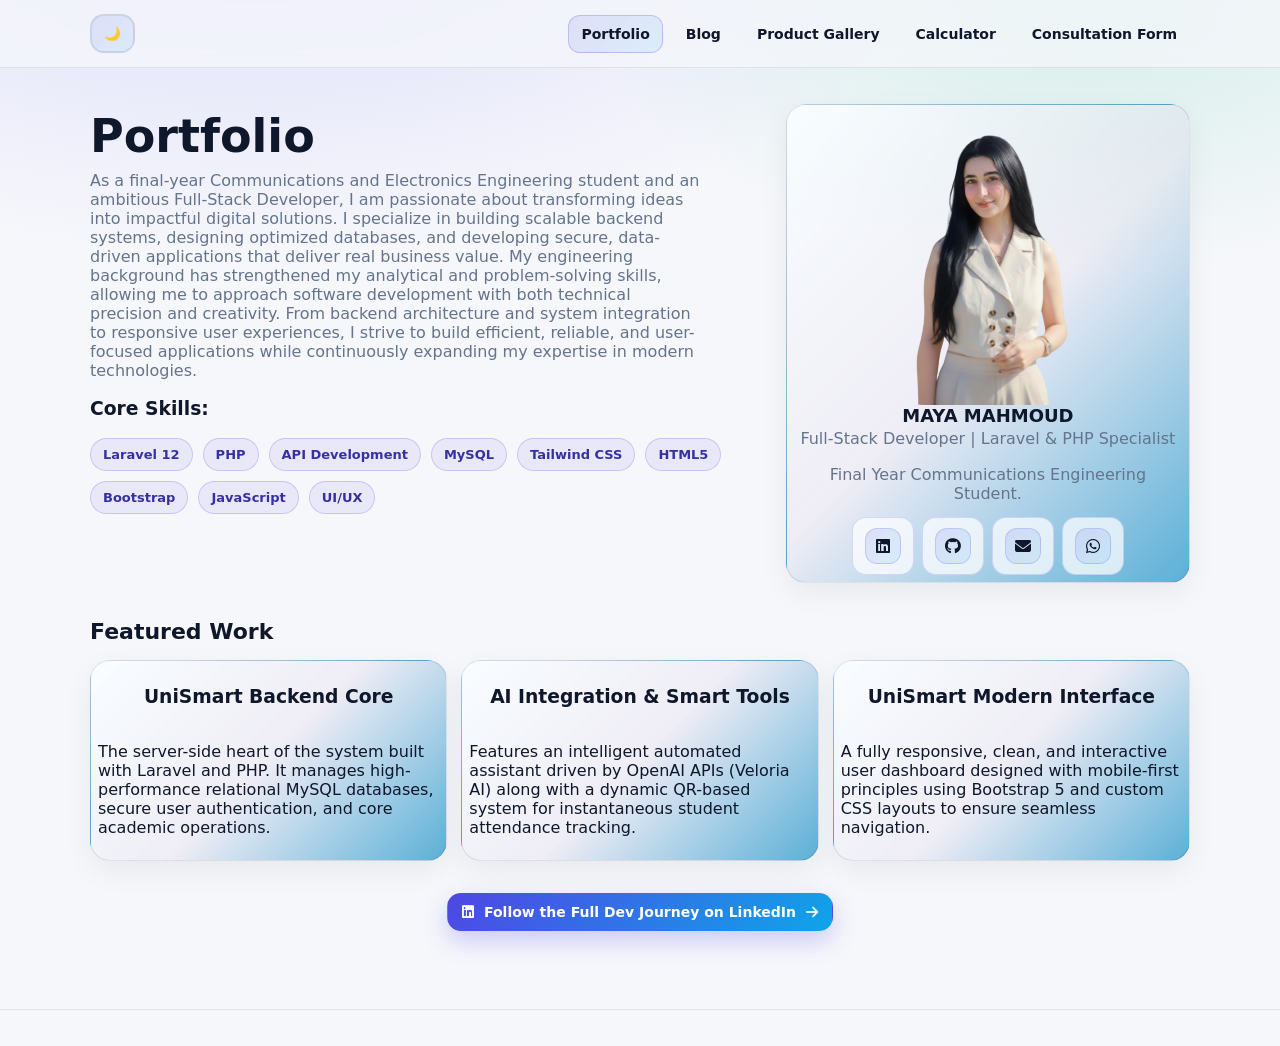
==== index.html @ 601350b0 "first" ====
<!doctype html>
<html lang="en">
<head>
  <meta charset="utf-8" />
  <meta name="viewport" content="width=device-width, initial-scale=1" />
  <title>Portfolio</title>
  <meta name="description" content="Portfolio landing page with navigation to Blog, Product Gallery, Calculator, and Consultation Form." />
  <link rel="stylesheet" href="style.css" />
  <link rel="stylesheet" href="https://cdnjs.cloudflare.com/ajax/libs/font-awesome/6.4.0/css/all.min.css">
</head>
<body>
  <a class="skip-link" href="#main">Skip to content</a>
  <header class="site-header">
    
      <div class="container header-inner">


      <button class="theme-toggle" type="button" aria-label="Toggle dark mode" title="Toggle dark mode">

        <span class="theme-icon" aria-hidden="true">🌙</span>
      </button>

      <nav class="nav" aria-label="Primary">
        <button class="nav-toggle" type="button" aria-expanded="false" aria-controls="nav-menu" aria-label="Toggle navigation">
          <span class="bar"></span>
          <span class="bar"></span>
          <span class="bar"></span>
        </button>

        <div class="nav-menu" id="nav-menu">
          <a class="nav-link active" href="index.html">Portfolio</a>
          <a class="nav-link" href="blog.html">Blog</a>
          <a class="nav-link" href="shop.html">Product Gallery</a>
          <a class="nav-link" href="calculator.html">Calculator</a>
          <a class="nav-link" href="contact.html">Consultation Form</a>
        </div>
      </nav>
    </div>
  </header>

  <main id="main" class="page">
    <section class="hero">
      <div class="container hero-grid">

        <div class="hero-copy">
          <h1>Portfolio</h1>
          <p class="lead">As a final-year Communications and Electronics Engineering student and an ambitious Full-Stack Developer, I am passionate about transforming ideas into impactful digital solutions. I specialize in building scalable backend systems, designing optimized databases, and developing secure, data-driven applications that deliver real business value.

My engineering background has strengthened my analytical and problem-solving skills, allowing me to approach software development with both technical precision and creativity. From backend architecture and system integration to responsive user experiences, I strive to build efficient, reliable, and user-focused applications while continuously expanding my expertise in modern technologies.</p>
          <h3>Core Skills:</h3>
          <div class="hero-badges" aria-label="Highlights">

            <span class="pill">Laravel 12</span>
             <span class="pill">PHP</span>
             <span class="pill"> API Development</span>
              <span class="pill">MySQL</span>
               <span class="pill">Tailwind CSS</span>
               <span class="pill"> HTML5</span>
                <span class="pill">Bootstrap</span>
            <span class="pill"> JavaScript</span>
          
            <span class="pill"> UI/UX</span>
          </div>
          

        </div>

        <div class=" work-card hero-card" role="group" aria-label="Profile card" >
          <div class="">
    <img src="images/image1.png" alt="Maya Mahmoud" class="rounded-circle" style="border-radius: 20%; width: 55%; height: 55%; object-fit: cover;">
</div>
          <h2 class="card-title">MAYA MAHMOUD</h2>
          <p class="card-text">Full-Stack Developer | Laravel & PHP Specialist</p>
           <p class="card-text">Final Year Communications Engineering Student.</p>
          <div class="card-actions">
            <a class="social-link" href="https://www.linkedin.com/in/maya-mahmoud-65255832b" target="_blank" rel="noopener" aria-label="LinkedIn" title="LinkedIn">
              <span class="social-icon" aria-hidden="true"><i class="fab fa-linkedin"></i></span>
            </a>
            <a class="social-link" href="https://github.com/Maya-Mahmoud"aria-label="GitHub" title="GitHub" >
              <span class="social-icon" aria-hidden="true"><i class="fab fa-github"></i></span>
            </a>
           <a class="social-link" href="mailto:mahmouodmaya685@gmail.com" onclick="if(!/Android|iPhone|iPad/i.test(navigator.userAgent)) { window.open('https://mail.google.com/mail/?view=cm&fs=1&to=mahmouodmaya685@gmail.com', '_blank'); return false; }" rel="noopener" aria-label="Email" title="Email">
           <span class="social-icon" aria-hidden="true"><i class="fas fa-envelope"></i></span>
            </a>
            <a class="social-link" href="https://wa.me/+963980143058" target="_blank" rel="noopener" aria-label="WhatsApp" title="WhatsApp">
    <span class="social-icon" aria-hidden="true"><i class="fab fa-whatsapp"></i></span>

</a>
          </div>
        </div>
      </div>
    </section>



    <section class="container section">
      <h2 class="section-title">Featured Work</h2>
      <div class="cards">
        <article class="work-card">
          <h3>UniSmart Backend Core</h3>
          <p>The server-side heart of the system built with Laravel and PHP. It manages high-performance relational MySQL databases, secure user authentication, and core academic operations.</p>
        </article>
        <article class="work-card">
          <h3>AI Integration & Smart Tools</h3>
          <p>Features an intelligent automated assistant driven by OpenAI APIs (Veloria AI) along with a dynamic QR-based system for instantaneous student attendance tracking.</p>
        
        </article>
        <article class="work-card">
          <h3>UniSmart Modern Interface</h3>
          <p>A fully responsive, clean, and interactive user dashboard designed with mobile-first principles using Bootstrap 5 and custom CSS layouts to ensure seamless navigation.</p>

        </article>
      </div>
    <div style="display: flex; justify-content: center; width: 100%; margin-top: 2rem; margin-bottom: 3rem;">
      <a href="https://www.linkedin.com/search/results/content/?keywords=unismart&origin=FACETED_SEARCH&postedBy=%5B%22me%22%5D" target="_blank" class="btn btn-primary px-4 py-2 rounded-pill shadow-sm fw-semibold">
          <i class="fab fa-linkedin me-2"></i> Follow the Full Dev Journey on LinkedIn <i class="fas fa-arrow-right ms-2"></i>
      </a>
  </div>
    </section>
  </main>
  <footer class="site-footer">
    
  </footer>
  <script>
    // Theme toggle (dark mode) - saved in localStorage and applied across pages
    (function () {
      const saved = localStorage.getItem('theme');
      if (saved === 'dark') document.documentElement.classList.add('theme-dark');

      const btn = document.querySelector('.theme-toggle');
      if (!btn) return;

      btn.addEventListener('click', () => {
        const isDark = document.documentElement.classList.toggle('theme-dark');
        localStorage.setItem('theme', isDark ? 'dark' : 'light');

        const icon = btn.querySelector('.theme-icon');
        if (icon) icon.textContent = isDark ? '☀️' : '🌙';
      });

      const icon = btn.querySelector('.theme-icon');
      if (icon) icon.textContent = document.documentElement.classList.contains('theme-dark') ? '☀️' : '🌙';
    })();

    // Navbar toggle (shared across pages)


    (function () {

      const toggle = document.querySelector('.nav-toggle');
      const menu = document.querySelector('#nav-menu');
      if (!toggle || !menu) return;
      toggle.addEventListener('click', () => {
        const expanded = toggle.getAttribute('aria-expanded') === 'true';
        toggle.setAttribute('aria-expanded', String(!expanded));
        menu.classList.toggle('open');

      });

      // Close menu when clicking a link

      menu.addEventListener('click', (e) => {

        const target = e.target;
        if (target && target.matches('a.nav-link')) {
          menu.classList.remove('open');
          toggle.setAttribute('aria-expanded', 'false');

        }

      });

      const year = document.getElementById('year');
      if (year) year.textContent = String(new Date().getFullYear());

    })();

  </script>
</body>
</html>
---- style.css ----
/* Base / Reset */
* { box-sizing: boder-box; }
html { scroll-behavior: smooth; }

/* Fix form input spacing so fields inside .field/ .grid-2 don't overlap */
.field { margin: 0; }
.field > .label { display: flex; flex-direction: column; gap: 8px; }
.field input,
.field select,
.field textarea { display: block; margin-top: 0; }


body {
  margin: 0;
  font-family: ui-sans-serif, system-ui, -apple-system, Segoe UI, Roboto, Arial, "Noto Sans", "Helvetica Neue", sans-serif;
  color: var(--text);
  background: radial-gradient(1200px 600px at 20% -10%, rgba(99,102,241,0.18), transparent 60%),
              radial-gradient(900px 500px at 85% 0%, rgba(16,185,129,0.14), transparent 55%),
              var(--page-bg);
}


img { max-width: 100%; display: block; }

:root {
  --bg: #f6f7fb;
  --card: rgba(255,255,255,0.86);
  --card-strong: #ffffff;
  --text: #0f172a;
  --muted: #64748b;
  --primary: #4f46e5;
  --primary-2: #22c55e;
  --accent: #0ea5e9;
  --ring: rgba(79,70,229,0.35);
  --shadow: 0 20px 50px rgba(2,6,23,0.12);
  --border: rgba(2,6,23,0.08);

  --page-bg: #f6f7fb;
}

html.theme-dark {
  --bg: #0b1220;
  --page-bg: #0b1220;
  --card: rgba(21, 68, 45, 0.229);
  --card-strong: #cbd0d9;
  --text: #99a2a2;
  --muted: #9ca3af;
  --ring: rgba(96,165,250,0.40);
  --shadow: 0 20px 50px rgba(0,0,0,0.45);
  --border: rgba(255,255,255,0.10);

  color-scheme: dark;
}


.container {
  width: min(1100px, 92vw);
  margin: 0 auto;
}

/* Theme toggle */
.theme-toggle {
  border: 2px solid var(--border);
 background: linear-gradient(135deg, rgba(79,70,229,0.12), rgba(14,165,233,0.10));
  border-radius: 14px;
  padding: 10px 12px;
  cursor: pointer;
  display: inline-flex;
  align-items: center;
  justify-content: center;
  transition: transform 120ms ease, background 180ms ease, border-color 180ms ease;
}

.theme-toggle:hover {
  transform: translateY(-1px);
  border-color: rgba(79,70,229,0.25);
  background: rgba(255,255,255,0.85);
}

html.theme-dark .theme-toggle {
  background: rgba(17,24,39,0.55);
}

html.theme-dark .site-header {
  background: rgba(11,18,32,0.72);
  border-bottom-color: var(--border);
}

html.theme-dark .nav-toggle {
  background: rgba(76, 101, 156, 0.6);
  border-color: var(--border);
}

html.theme-dark .nav-menu {
  background: rgba(9, 29, 70, 0.92);
  border-color: var(--border);
}

html.theme-dark .nav-link {
  color: var(--text);
}

html.theme-dark .nav-link:hover {
  background: rgba(96,165,250,0.10);
  border-color: rgba(96,165,250,0.22);
}

html.theme-dark .nav-link.active {
  background: linear-gradient(135deg, rgba(96,165,250,0.18), rgba(52,211,153,0.08));
  border-color: rgba(96,165,250,0.25);
}

html.theme-dark .hero-card,
html.theme-dark .work-card,
html.theme-dark .post-card,
html.theme-dark .product,
html.theme-dark .calc-card,
html.theme-dark .form-card {
  background: var(--card);
  border-color: var(--border);
}

html.theme-dark .lead,
html.theme-dark .muted,
html.theme-dark .card-text,
html.theme-dark .calc-expression,
html.theme-dark .status {
  color: var(--muted) !important;
}

/* Skip link */
.skip-link {

  position: absolute;
  left: -999px;
  top: 10px;
  padding: 10px 14px;
  background: #111827;
  color: #fff;
  border-radius: 10px;
  z-index: 9999;
}
.skip-link:focus { left: 12px; }

/* Header / Navbar */
.site-header {
  position: sticky;
  top: 0;
  z-index: 1000;
  backdrop-filter: blur(10px);
  background: rgba(246, 247, 251, 0.72);
  border-bottom: 1px solid var(--border);
}

.header-inner {
  display: flex;
  align-items: center;
  justify-content: space-between;
  gap: 18px;
  padding: 14px 0;
}



.nav {
  position: relative;
}

.nav-toggle {
  display: none;
  border: 1px solid var(--border);
  background: rgba(255,255,255,0.7);
  border-radius: 12px;
  padding: 10px 12px;
  cursor: pointer;
}

.nav-toggle:focus {
  outline: 3px solid var(--ring);
  outline-offset: 2px;
}

.nav-toggle .bar {
  display: block;
  width: 22px;
  height: 2px;
  margin: 4px 0;
  background: #111827;
  border-radius: 2px;
}

.nav-menu {
  display: flex;
  align-items: center;
  gap: 10px;
}

.nav-link {
  text-decoration: none;
  color: #0f172a;
  font-weight: 600;
  font-size: 14px;
  padding: 10px 12px;
  border-radius: 12px;
  border: 1px solid transparent;
  transition: transform 120ms ease, background 180ms ease, border-color 180ms ease;
}

.nav-link:hover {
  background: rgba(79,70,229,0.06);
  border-color: rgba(79,70,229,0.18);
  transform: translateY(-1px);
}

.nav-link.active {
  background: linear-gradient(135deg, rgba(79,70,229,0.12), rgba(14,165,233,0.10));
  border-color: rgba(79,70,229,0.25);
}

/* Mobile nav */
@media (max-width: 720px) {
  .nav-toggle { display: inline-flex; }
  .nav-menu {
    position: absolute;
    right: 0;
    top: calc(100% + 10px);
    width: min(290px, 86vw);
    background: rgba(255,255,255,0.92);
    border: 1px solid var(--border);
    border-radius: 16px;
    padding: 12px;
    display: grid;
    gap: 6px;
    box-shadow: var(--shadow);
    transform-origin: top right;
    opacity: 0;
    pointer-events: none;
    transform: scale(0.98);
    transition: opacity 160ms ease, transform 160ms ease;
  }
  .nav-menu.open {
    opacity: 1;
    pointer-events: auto;
    transform: scale(1);
  }
}

/* Page layout */
.page { padding-bottom: 4px; }

.hero {
 
  padding: 36px 0 10px;
}

.hero-grid {
  display: grid;
  grid-template-columns: 1.25fr 0.75fr;
  gap: 22px;
  align-items: center;
}

@media (max-width: 900px) {
  .hero-grid { grid-template-columns: 1fr; }
}

.hero-copy h1 {
margin: -60px 0 0 0;
 padding: 0;
  font-size: clamp(30px, 4vw, 46px);
  line-height: 1;
}

.lead {
  margin: 12px 0 0;
  color: var(--muted);
  font-size: 16px;
  max-width: 60ch;
}

.hero-badges {
  margin-top: 18px;
  display: flex;
  flex-wrap: wrap;
  gap: 10px;
}

.pill {
  padding: 8px 12px;
  border-radius: 999px;
  border: 1px solid rgba(79,70,229,0.22);
  background: rgba(79,70,229,0.08);
  font-weight: 700;
  color: #3730a3;
  font-size: 13px;
}
html.theme-dark .pill {
  padding: 8px 12px;
  border-radius: 999px;
  border: 1px solid rgba(79,70,229,0.22);
  background: rgba(32, 83, 51, 0.164);
  font-weight: 700;
  color: #164228;
  font-size: 13px;
}

.hero-card {
  background: var(--card);
  border: 1px solid var(--border);
  border-radius: 20px;
  padding: 18px;
  box-shadow: 0 12px 40px rgba(2,6,23,0.08);
    display: flex;
    flex-direction: column;
    align-items: center;
    text-align: center;
}
.hero-card img {
    display: block;
    margin-left: auto;
    margin-right: auto;
}

.avatar {
  width: 56px;
  height: 56px;
  border-radius: 18px;
  display: grid;
  place-items: center;
  font-weight: 900;
  background: linear-gradient(135deg, rgba(79,70,229,0.16), rgba(14,165,233,0.14));
  border: 1px solid rgba(79,70,229,0.25);
  margin-bottom: 12px;
}

.card-title { margin: 0; font-size: 18px; }
.card-text { margin: 3px 0 14px; color: var(--muted); }
.card-actions { display: flex; gap: 8px; flex-wrap: wrap; justify-content: center;
    align-items: center;}

/* Common sections */
.section { padding: 26px 0; }

.section-title {
  margin: 0 0 16px;
  font-size: 22px;
}

.page-heading {
  padding: 26px 0 10px;
}

.page-heading h1 {
  margin: 0;
  font-size: clamp(28px, 3.2vw, 38px);
}

.page-heading .lead { margin-top: 10px; }

.cards {
  display: grid;
  grid-template-columns: repeat(3, 1fr);
  gap: 14px;
}

@media (max-width: 980px) { .cards { grid-template-columns: repeat(2, 1fr); } }
@media (max-width: 620px) { .cards { grid-template-columns: 1fr; } }

.work-card,
.post-card,
.product {
  background: linear-gradient(
        135deg,
        #f8fdff,
        #a987c116,
        #3fa2d0d7
    );
  border: 1px solid rgba(2,6,23,0.10);
  border-radius: 20px;
  padding:7px;
  box-shadow:
    0 10px 30px rgba(2,6,23,0.06),
    0 0 0 0 rgba(79,70,229,0.0);
  transition: transform 180ms ease, box-shadow 180ms ease, border-color 180ms ease, background 180ms ease;
  position: relative;
  overflow: hidden;
  display: flex;
  flex-direction: column;
  justify-content: center;
  align-items: center;
  flex-wrap: wrap;
}

.work-card::before,
.post-card::before,
.product::before {
  content: "";
  
  position: absolute;
  inset: -1px;
  background:
    radial-gradient(500px 120px at 20% 0%, rgba(79,70,229,0.22), transparent 55%),
    radial-gradient(420px 110px at 80% 0%, rgba(14,165,233,0.18), transparent 55%);
  opacity: 0;
  transition: opacity 180ms ease;
  pointer-events: none;
  display: flex;
  flex-direction: column;
  justify-content: center;
  align-items: center;
  flex-wrap: wrap;
}

.work-card::after,
.post-card::after,
.product::after {
  content: "";
  position: absolute;
  left: 12px;
  right: 12px;
  bottom: 10px;
  height: 6px;
  border-radius: 999px;
  background: linear-gradient(90deg, rgba(79,70,229,0.0), rgba(79,70,229,0.22), rgba(14,165,233,0.20), rgba(79,70,229,0.0));
  transform: translateY(12px);
  opacity: 0;
  transition: opacity 180ms ease, transform 180ms ease;
  pointer-events: none;
  display: flex;
  flex-direction: column;
  justify-content: center;
  align-items: center;
  flex-wrap: wrap;
}


.work-card:hover,
.post-card:hover,
.product:hover {
  transform: translateY(-6px);
  box-shadow: 0 22px 60px rgba(2,6,23,0.14);
  border-color: rgba(79,70,229,0.22);
  background:  linear-gradient(
        135deg,
       #3fa2d0, 
       #440a6d1e,
       #f8fdff );
}

.work-card:focus-within,
.post-card:focus-within,
.product:focus-within {
  outline: 3px solid var(--ring);
  outline-offset: 2px;
}
.product-image-container {
  width: 100%;
  height: 150px; /* أو الارتفاع الذي يناسبك */
  display: flex;
  flex-direction: column;
  justify-content: center;
  align-items: center;
  flex-wrap: wrap;
  margin-bottom: 10px;
}

.product-img {
  max-width: 100%;
  max-height: 100%;
  object-fit: contain; /* تضمن عدم تشوه الصورة */
  border-radius: 10px;
}

.work-card::after,
.post-card::after,
.product::after {
  content: "";
  display: block;
  height: 6px;
  margin: 12px -16px -16px;
  border-bottom-left-radius: 18px;
  border-bottom-right-radius: 18px;
  background: linear-gradient(90deg, rgba(79,70,229,0.0), rgba(79,70,229,0.18), rgba(14,165,233,0.18), rgba(79,70,229,0.0));
  opacity: 0;
  transform: translateY(4px);
  transition: opacity 180ms ease, transform 180ms ease;
}

.work-card:hover::after,
.post-card:hover::after,
.product:hover::after {
  opacity: 1;
  transform: translateY(0);
}


.link { 
  display: inline-block;
  margin-top: 10px;
  color: #4338ca;
  font-weight: 700;
  text-decoration: none;
}

.link:hover { text-decoration: underline; }

/* Blog read more */
.read-more-link {
  display: inline-flex;
  align-items: center;
  gap: 3px;
  margin-top: 1px;
  font-weight: 800;
  text-decoration: none;
  color: #4338ca; /* نهاري */
  transition: color 160ms ease, transform 120ms ease, text-decoration-color 160ms ease;
}

.read-more-link:hover {
  transform: translateY(-1px);
  text-decoration: underline;
  text-underline-offset: 3px;
}

html.theme-dark .read-more-link {
  color: #34d399; /* أخضر بالليلي */
}

html.theme-dark .read-more-link:hover {
  color: #6ee7b7;
}


.muted { color: var(--muted); }

/* Buttons */
.btn {
  border-radius: 14px;
  padding: 10px 14px;
  font-weight: 800;
  font-size: 14px;
  border: 1px solid transparent;
  cursor: pointer;
  text-decoration: none;
  display: inline-flex;
  align-items: center;
  justify-content: center;
  gap: 10px;
}

/* Cart (Shop navbar dropdown) */
.cart-toggle {
  display: inline-flex;
  align-items: center;
  gap: 10px;
  padding: 10px 12px;
  border-radius: 14px;
  border: 1px solid var(--border);
  background: rgba(13, 205, 222, 0.237);
  cursor: pointer;
  position: relative;
  transition: transform 120ms ease, background 180ms ease, border-color 180ms ease;
}

.cart-toggle:hover {
  transform: translateY(-1px);
  border-color: rgba(79,70,229,0.25);
}

.cart-icon {
  font-size: 25px;
}


.cart-badge {
  min-width: 26px;
  height: 20px;
  padding: 0 8px;
  border-radius: 999px;
  background: #2563eb;
  color: #fff;
  font-weight: 900;
  font-size: 12px;
  display: inline-flex;
  align-items: center;
  justify-content: center;
}

.cart-dropdown {
  position: absolute;
  right: 0;
  top: calc(100% + 8px);
  width: min(360px, 86vw);
  margin-top: 0;

  background:linear-gradient(
        135deg,
       #3fa2d0, 
       #440a6d1e,
       #474648,
      #3fa2d0);
  border: 1px solid var(--border);
  border-radius: 16px;
  box-shadow: var(--shadow);
  padding: 12px;
  opacity: 0;
  pointer-events: none;
  transform: translateY(-6px) scale(0.98);
  transition: opacity 160ms ease, transform 160ms ease;
  z-index: 2000;
}
html.theme-dark .cart-dropdown {
  background: rgba(11,18,32,0.94);
}


.cart-dropdown.open {
  opacity: 1;
  pointer-events: auto;
  transform: translateY(0) scale(1);
}

.cart-dropdown-header {
  display: flex;
  align-items: center;
  justify-content: space-between;
  gap: 10px;
  margin-bottom: 10px;
}

.cart-title {
  font-weight: 950;
  font-size: 16px;
}

.cart-close {
  border: 1px solid var(--border);
  background: rgba(255,255,255,0.7);
  border-radius: 12px;
  cursor: pointer;
  padding: 8px 10px;
  font-weight: 900;
}

.cart-items {
  list-style: none;
  padding: 0;
  margin: 0;
  display: grid;
  gap: 10px;
  max-height: 280px;
  overflow: auto;
}

.cart-item {
  display: flex;
  align-items: center;
  justify-content: space-between;
  gap: 12px;
  padding: 10px 12px;
  border-radius: 14px;
  border: 1px solid rgba(2,6,23,0.10);
  background: rgba(255,255,255,0.85);
}

.cart-item-main {
  display: flex;
  align-items: center;
  gap: 12px;
}

.cart-item-actions {
  display: inline-flex;
  align-items: center;
  gap: 10px;
}

.cart-item-name {
  font-weight: 900;
}


.cart-item-thumb {
  width: 36px;
  height: 36px;
  border-radius: 14px;
  overflow: hidden;
  background: rgba(79,70,229,0.08);
  border: 1px solid rgba(79,70,229,0.18);
}

.cart-item-thumb img {
  width: 100%;
  height: 100%;
  object-fit: cover;
  display: block;
}

html.theme-dark .cart-item-thumb {
  background: rgba(96,165,250,0.10);
  border-color: rgba(96,165,250,0.22);
}


.cart-item-price {
  color: var(--muted);
  font-weight: 800;
  font-size: 13px;
  margin-top: 1px;
}

.cart-item-qty {
  font-weight: 950;
  background: rgba(37,99,235,0.10);
  border: 1px solid rgba(37,99,235,0.25);
  color: #1d4ed8;
  padding: 8px 10px;
  border-radius: 999px;
  white-space: nowrap;
}

.cart-item-remove {
  border: 0;
  background: transparent;
  color: #dc2626;
  cursor: pointer;
  width: 34px;
  height: 34px;
  display: grid;
  place-items: center;
  font-size: 16px;
  line-height: 1;
  transition: transform 120ms ease, filter 180ms ease;
}

.cart-item-remove:hover {
  transform: translateY(-1px);
  filter: brightness(1.05);
}

html.theme-dark .cart-item-remove {
  color: #fca5a5;
}



.cart-item-actions { display: inline-flex; align-items: center; gap: 10px; }

.cart-empty {
  text-align: center;
  color: var(--muted);
  font-weight: 800;
  padding: 14px 0;
}

html.theme-dark .cart-dropdown {
  background: rgba(11,18,32,0.94);
}
html.theme-dark .cart-item {
  background: rgba(255,255,255,0.06);
  border-color: rgba(255,255,255,0.10);
}
html.theme-dark .cart-close {
  background: rgba(255,255,255,0.06);
  color: var(--text);
}

/* Cart total */
.cart-total {
  border-top: 1px solid rgba(2,6,23,0.10);
  margin-top: 12px;
  padding-top: 12px;
}

.cart-total-row {
  display: flex;
  align-items: center;
  justify-content: space-between;
  gap: 12px;
}
html.theme-dark .cart-total-row{
  color: #f6f6f6;
}

.cart-total-label {
  font-weight: 950;
  color: #0b1220;
}
html.theme-dark .cart-total-label {
  color: #f6f6f6;
}
html.theme-dark .label{
color: #cbd0d9bb;
}


.cart-total-value {
  font-weight: 950;
  color: #0b1220;
}

html.theme-dark .cart-total {
  border-top-color: rgba(255,255,255,0.14);
}

html.theme-dark .cart-total-label,
html.theme-dark .cart-total-value {
  color: #f6f6f6;
}


.btn.btn-added {
  box-shadow: 0 0 0 4px rgba(37,99,235,0.18);
}


.btn-primary {
  background: linear-gradient(135deg, var(--primary), var(--accent));
  color: #fff;
  box-shadow: 0 10px 25px rgba(79,70,229,0.25);
}
html.theme-dark .btn-primary {
    background: linear-gradient(
        135deg,
        #232b27,
        #2f5d50,
        #4a7c59
    );

    color: #ffffffa2;
    box-shadow: 0 10px 25px rgba(74, 124, 89, 0.3);
    border: 1px solid rgba(255, 255, 255, 0.06);
}


.btn-primary:hover { filter: brightness(1.02); background: rgb(91, 84, 222);}

.btn-ghost {
 background: linear-gradient(135deg,var(--primary),var(--accent) );
  border-color: rgba(79,70,229,0.22);
  color: #c8c7d5;
}
html.theme-dark .btn-ghost {
    background: linear-gradient(
        135deg,
         #4a7c59,
          #232b27
       
    );

    color: #ffffffa2;
    box-shadow: 0 10px 25px rgba(58, 94, 69, 0.3);
    border: 1px solid rgba(255, 255, 255, 0.06);
}


.btn-ghost:hover { background: rgb(78, 70, 229); }

/* Product grid */
.product-grid {
  display: grid;
  grid-template-columns: repeat(3, 1fr);
  gap: 14px;
}

@media (max-width: 980px) { .product-grid { grid-template-columns: repeat(2, 1fr); } }
@media (max-width: 620px) { .product-grid { grid-template-columns: 1fr; } }

.product { padding: 16px; }
.product-thumb {
  width: 44px;
  height: 44px;
  border-radius: 16px;
  display: grid;
  place-items: center;
  border: 1px solid rgba(79,70,229,0.20);
  background: rgba(79,70,229,0.06);
  margin-bottom: 12px;
}
.price { font-weight: 900; margin: 2px 0; }

/* Calculator */
.calc-wrap { display: flex; justify-content: center; }
.calc-card {
  width: min(550px, 100vw);
  background:  linear-gradient(
        135deg,
        #f8fdff,
        #a987c116,
        #3fa2d0d7
    );

  border: 1px solid var(--border);
  border-radius: 22px;
  padding: 16px;
  box-shadow: var(--shadow);
}

.calc-screen {
  background: linear-gradient(135deg, rgba(79,70,229,0.10), rgba(14,165,233,0.08));
  border: 1px solid rgba(79,70,229,0.18);
  border-radius: 18px;
  padding: 14px;
  margin-bottom: 14px;
}

.calc-expression {
  min-height: 22px;
  font-weight: 800;
  color: rgba(15,23,42,0.7);
  font-size: 13px;
}

.calc-value {
  font-size: 34px;
  font-weight: 950;
  margin-top: 2px;
  letter-spacing: 0.5px;
}

.calc-buttons {
  display: grid;
  grid-template-columns: repeat(4, 1fr);
  gap: 10px;
}

.calc-btn {
  border-radius: 16px;
  padding: 14px 10px;
  font-size: 16px;
  font-weight: 900;
  border: 1px solid rgba(27, 122, 185, 0.979);
  background: rgba(255,255,255,0.85);
  cursor: pointer;
  transition: transform 110ms ease, background 180ms ease, border-color 180ms ease;
}

.calc-btn:hover {
  transform: translateY(-1px);
  border-color: rgba(79,70,229,0.25);
  background: rgba(79,70,229,0.06);
}
html.theme-dark .calc-btn {
  color: #b1b2b4;
  background: rgba(34, 198, 160, 0.278)
}
html.theme-dark .calc-clear {
   background: rgba(159, 48, 48, 0.132);
border-color: rgba(239,68,68,0.25);
  color: #b91c1c;
}


.calc-btn:focus { outline: 3px solid var(--ring); outline-offset: 2px; }

.calc-clear {
  grid-column: span 1;
  background: rgba(239,68,68,0.08);
  border-color: rgba(239,68,68,0.25);
  color: #b91c1c;
}

.calc-equals {
  grid-column: span 1;
  background: linear-gradient(135deg, rgba(79,70,229,0.95), rgba(34,197,94,0.85));
  color: #fff;
  border-color: rgba(0,0,0,0);
}

.calc-zero {
  grid-column: span 2;
}

.calc-hint { margin-top: 14px; text-align: center; }

/* Forms */
.form-card {
  background: rgba(255,255,255,0.86);
  border: 1px solid var(--border);
  border-radius: 22px;
  padding: 18px;
  box-shadow: 0 14px 48px rgba(2,6,23,0.10);
  position: relative;
  overflow: hidden;
}

.form-card::before {
  content: "";
  position: absolute;
  inset: -2px;
  background:
    radial-gradient(700px 220px at 15% 0%, rgba(79,70,229,0.22), transparent 55%),
    radial-gradient(560px 220px at 85% 10%, rgba(14,165,233,0.18), transparent 55%);
  opacity: 0.9;
  pointer-events: none;
}

.form-card > * {
  position: relative;
}

.page .form-card {
  margin: 0 auto;
  width: min(760px, 92vw);
}


.form { margin-top: 13px; 
}

.grid-2 {
  display: grid;
  grid-template-columns: repeat(2, 1fr);
  gap: 14px;
}

/* default: keep label + input stacked */
.grid-2 .field {
  display: flex;
  flex-direction: column;
}

/* force Contact Name + Phone to stack even on large screens */
#consultForm .grid-2:first-of-type {
  grid-template-columns: 1fr;
}


@media (max-width: 720px) {
  .grid-2 { grid-template-columns: 1fr; }
  /* force both fields to behave consistently on small screens */
  .grid-2 .field { width: 100%; }
  .grid-2 .field .label { display: flex; flex-direction: column; }
}

.field {
  display: flex;
  flex-direction: column;
  gap: 10px;
}


.label { font-weight: 800; font-size: 14px;color: #0b1220cb; }

input, select, textarea {
  width: 100%;
  padding: 13px 10px;
  border-radius: 16px;
  border: 2px solid rgba(2, 6, 23, 0.196);
  background: rgba(255,255,255,0.86);
  color: var(--text);
  font-size: 16px;
  line-height: 1.25;
  transition: border-color 160ms ease, background 160ms ease, box-shadow 160ms ease, transform 120ms ease;
}





input::placeholder, textarea::placeholder {
  color: rgba(100,116,139,0.85);
}

input:hover, select:hover, textarea:hover {
  border-color: rgba(79,70,229,0.25);
  background: rgba(255,255,255,0.97);
  transform: translateY(-1px);
}

input:focus, select:focus, textarea:focus {
  outline: none;
  border-color: rgba(96,165,250,0.55);
  box-shadow: 0 0 0 4px rgba(96,165,250,0.18);
}

textarea {
  resize: vertical;
  min-height: 120px;
}

/* Dark mode input polish */
html.theme-dark input,
html.theme-dark select,
html.theme-dark textarea {
  background: rgba(255,255,255,0.06);
  border-color: rgba(255,255,255,0.10);
  color: var(--card-strong);
}

html.theme-dark input::placeholder,
html.theme-dark textarea::placeholder {
  color: rgba(156,163,175,0.85);
}

html.theme-dark input:hover,
html.theme-dark select:hover,
html.theme-dark textarea:hover {
  background: rgba(255,255,255,0.08);
  border-color: rgba(96,165,250,0.25);
}

html.theme-dark input:focus,
html.theme-dark select:focus,
html.theme-dark textarea:focus {
  border-color: rgba(96,165,250,0.40);
  box-shadow: 0 0 0 4px rgba(96,165,250,0.18);
}


/* Contact form micro UI */
.field .label {
  display: flex;
  align-items: center;
  gap: 10px;
}

.field .label::after {
  content: "";
}

.form-actions {
  display: flex;
  gap: 10px;
  flex-wrap: wrap;
  margin-top: 14px;
  align-items: center;
}


.status {
  margin-top: 14px;
  padding: 12px 12px;
  border-radius: 14px;
  border: 1px solid var(--border);
  display: flex;
  align-items: center;
  gap: 10px;
  font-weight: 800;
}

.status.success {
  background: rgba(34,197,94,0.10);
  border-color: rgba(34,197,94,0.25);
  color: #166534;
}

.status.error {
  background: rgba(239,68,68,0.10);
  border-color: rgba(239,68,68,0.25);
  color: #b91c1c;
}

.status::before {
  content: "";
  width: 10px;
  height: 10px;
  border-radius: 999px;
  background: rgba(100,116,139,0.7);
  flex: 0 0 auto;
}

.status.success::before {
  background: rgba(34,197,94,0.85);
}

.status.error::before {
  background: rgba(239,68,68,0.85);
}


/* Social links (Portfolio card) */
.social-row {
  margin-top: 12px;
  display: flex;
  gap: 10px;
  flex-wrap: wrap;
}

.social-link {
  display: inline-flex;
  align-items: center;
  gap: 10px;
  padding: 10px 12px;
  border-radius: 14px;
  text-decoration: none;
  border: 1px solid rgba(79,70,229,0.18);
  background: rgba(255,255,255,0.72);
  transition: transform 110ms ease, background 180ms ease, border-color 180ms ease;
  color: #0f172a;
  font-weight: 800;
}

.social-link:hover {
  transform: translateY(-1px);
  border-color: rgba(79,70,229,0.28);
  background: rgba(79,70,229,0.06);
}

.social-icon {
  width: 34px;
  height: 34px;
  border-radius: 12px;
  display: grid;
  place-items: center;
  font-weight: 950;
  background: linear-gradient(135deg, rgba(79,70,229,0.14), rgba(14,165,233,0.10));
  border: 1px solid rgba(79,70,229,0.20);
}

/* Footer */
.site-footer { border-top: 1px solid var(--border); padding: 18px 0; }
.footer-inner { display: flex; justify-content: center; }

/* code styling */
code {
  background: rgba(2,6,23,0.06);
  border: 1px solid rgba(2,6,23,0.08);
  padding: 2px 6px;
  border-radius: 10px;
}
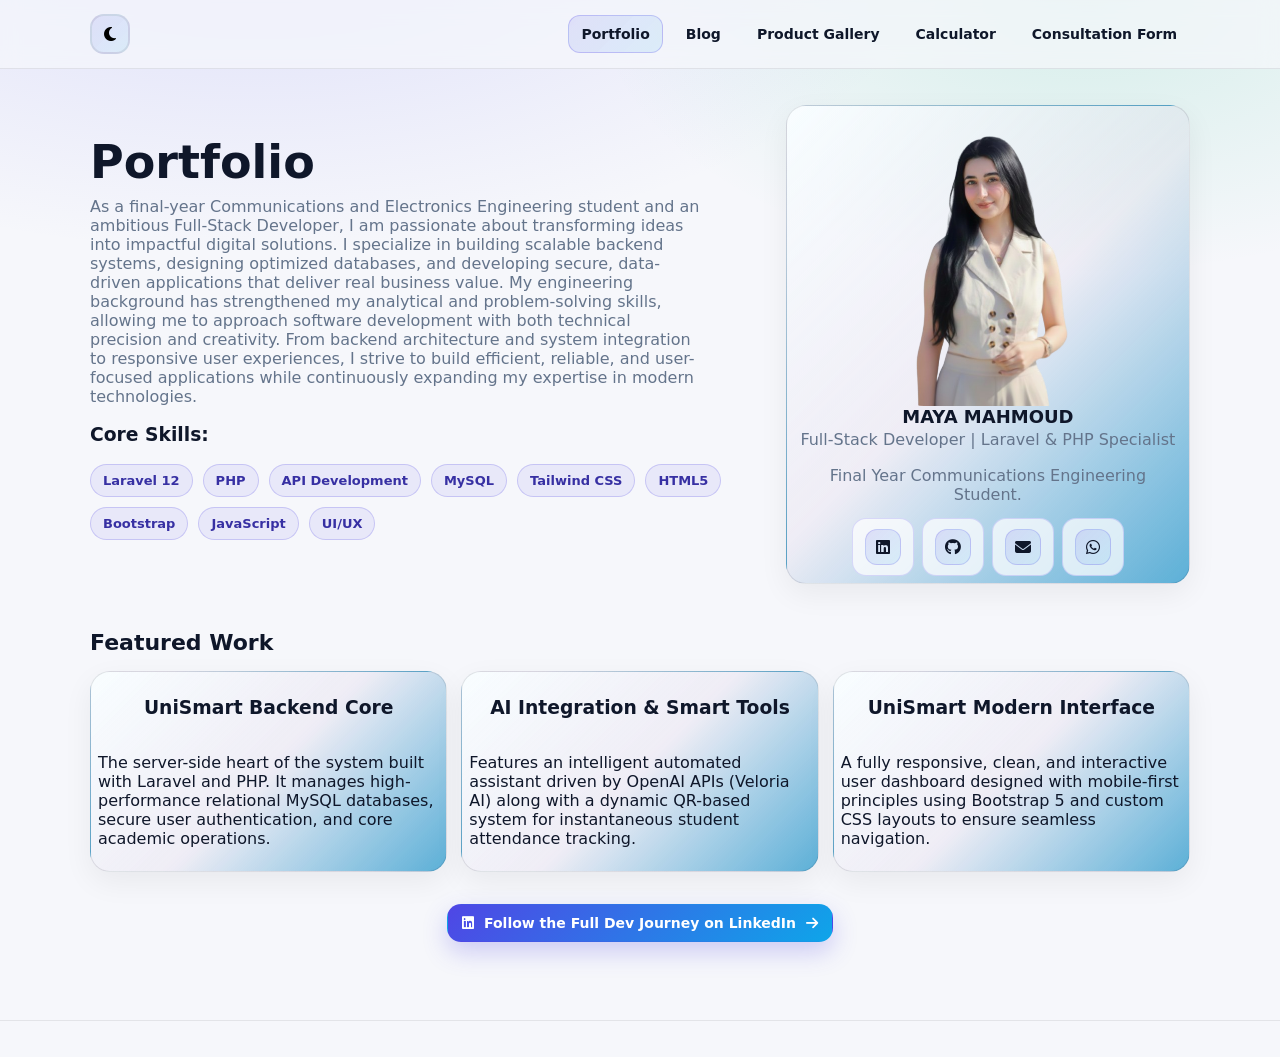
==== commit da3bd0e7: "update" ====
--- a/index.html
+++ b/index.html
@@ -11,13 +11,10 @@
 <body>
   <a class="skip-link" href="#main">Skip to content</a>
   <header class="site-header">
-    
-      <div class="container header-inner">
-
+    <div class="container header-inner">
 
       <button class="theme-toggle" type="button" aria-label="Toggle dark mode" title="Toggle dark mode">
-
-        <span class="theme-icon" aria-hidden="true">🌙</span>
+        <i class="theme-icon fas fa-moon" aria-hidden="true"></i>
       </button>
 
       <nav class="nav" aria-label="Primary">
@@ -41,7 +38,6 @@
   <main id="main" class="page">
     <section class="hero">
       <div class="container hero-grid">
-
         <div class="hero-copy">
           <h1>Portfolio</h1>
           <p class="lead">As a final-year Communications and Electronics Engineering student and an ambitious Full-Stack Developer, I am passionate about transforming ideas into impactful digital solutions. I specialize in building scalable backend systems, designing optimized databases, and developing secure, data-driven applications that deliver real business value.
@@ -49,49 +45,42 @@
 My engineering background has strengthened my analytical and problem-solving skills, allowing me to approach software development with both technical precision and creativity. From backend architecture and system integration to responsive user experiences, I strive to build efficient, reliable, and user-focused applications while continuously expanding my expertise in modern technologies.</p>
           <h3>Core Skills:</h3>
           <div class="hero-badges" aria-label="Highlights">
-
             <span class="pill">Laravel 12</span>
-             <span class="pill">PHP</span>
-             <span class="pill"> API Development</span>
-              <span class="pill">MySQL</span>
-               <span class="pill">Tailwind CSS</span>
-               <span class="pill"> HTML5</span>
-                <span class="pill">Bootstrap</span>
+            <span class="pill">PHP</span>
+            <span class="pill"> API Development</span>
+            <span class="pill">MySQL</span>
+            <span class="pill">Tailwind CSS</span>
+            <span class="pill"> HTML5</span>
+            <span class="pill">Bootstrap</span>
             <span class="pill"> JavaScript</span>
-          
             <span class="pill"> UI/UX</span>
           </div>
-          
-
         </div>
 
-        <div class=" work-card hero-card" role="group" aria-label="Profile card" >
+        <div class="work-card hero-card" role="group" aria-label="Profile card" >
           <div class="">
-    <img src="images/image1.png" alt="Maya Mahmoud" class="rounded-circle" style="border-radius: 20%; width: 55%; height: 55%; object-fit: cover;">
-</div>
+            <img src="images/image1.png" alt="Maya Mahmoud" class="rounded-circle" style="border-radius: 20%; width: 55%; height: 55%; object-fit: cover;">
+          </div>
           <h2 class="card-title">MAYA MAHMOUD</h2>
           <p class="card-text">Full-Stack Developer | Laravel & PHP Specialist</p>
-           <p class="card-text">Final Year Communications Engineering Student.</p>
+          <p class="card-text">Final Year Communications Engineering Student.</p>
           <div class="card-actions">
             <a class="social-link" href="https://www.linkedin.com/in/maya-mahmoud-65255832b" target="_blank" rel="noopener" aria-label="LinkedIn" title="LinkedIn">
               <span class="social-icon" aria-hidden="true"><i class="fab fa-linkedin"></i></span>
             </a>
-            <a class="social-link" href="https://github.com/Maya-Mahmoud"aria-label="GitHub" title="GitHub" >
+            <a class="social-link" href="https://github.com/Maya-Mahmoud" aria-label="GitHub" title="GitHub" >
               <span class="social-icon" aria-hidden="true"><i class="fab fa-github"></i></span>
             </a>
-           <a class="social-link" href="mailto:mahmouodmaya685@gmail.com" onclick="if(!/Android|iPhone|iPad/i.test(navigator.userAgent)) { window.open('https://mail.google.com/mail/?view=cm&fs=1&to=mahmouodmaya685@gmail.com', '_blank'); return false; }" rel="noopener" aria-label="Email" title="Email">
-           <span class="social-icon" aria-hidden="true"><i class="fas fa-envelope"></i></span>
+            <a class="social-link" href="mailto:mahmouodmaya685@gmail.com" onclick="if(!/Android|iPhone|iPad/i.test(navigator.userAgent)) { window.open('https://mail.google.com/mail/?view=cm&fs=1&to=mahmouodmaya685@gmail.com', '_blank'); return false; }" rel="noopener" aria-label="Email" title="Email">
+              <span class="social-icon" aria-hidden="true"><i class="fas fa-envelope"></i></span>
             </a>
             <a class="social-link" href="https://wa.me/+963980143058" target="_blank" rel="noopener" aria-label="WhatsApp" title="WhatsApp">
-    <span class="social-icon" aria-hidden="true"><i class="fab fa-whatsapp"></i></span>
-
-</a>
+              <span class="social-icon" aria-hidden="true"><i class="fab fa-whatsapp"></i></span>
+            </a>
           </div>
         </div>
       </div>
     </section>
-
-
 
     <section class="container section">
       <h2 class="section-title">Featured Work</h2>
@@ -103,50 +92,43 @@
         <article class="work-card">
           <h3>AI Integration & Smart Tools</h3>
           <p>Features an intelligent automated assistant driven by OpenAI APIs (Veloria AI) along with a dynamic QR-based system for instantaneous student attendance tracking.</p>
-        
         </article>
         <article class="work-card">
           <h3>UniSmart Modern Interface</h3>
           <p>A fully responsive, clean, and interactive user dashboard designed with mobile-first principles using Bootstrap 5 and custom CSS layouts to ensure seamless navigation.</p>
-
         </article>
       </div>
-    <div style="display: flex; justify-content: center; width: 100%; margin-top: 2rem; margin-bottom: 3rem;">
-      <a href="https://www.linkedin.com/search/results/content/?keywords=unismart&origin=FACETED_SEARCH&postedBy=%5B%22me%22%5D" target="_blank" class="btn btn-primary px-4 py-2 rounded-pill shadow-sm fw-semibold">
+      <div style="display: flex; justify-content: center; width: 100%; margin-top: 2rem; margin-bottom: 3rem;">
+        <a href="https://www.linkedin.com/search/results/content/?keywords=unismart&origin=FACETED_SEARCH&postedBy=%5B%22me%22%5D" target="_blank" class="btn btn-primary px-4 py-2 rounded-pill shadow-sm fw-semibold">
           <i class="fab fa-linkedin me-2"></i> Follow the Full Dev Journey on LinkedIn <i class="fas fa-arrow-right ms-2"></i>
-      </a>
-  </div>
+        </a>
+      </div>
     </section>
   </main>
-  <footer class="site-footer">
-    
-  </footer>
+  <footer class="site-footer"></footer>
+
   <script>
-    // Theme toggle (dark mode) - saved in localStorage and applied across pages
+    // 1. Theme toggle script
     (function () {
+      const btn = document.querySelector('.theme-toggle');
+      const icon = btn.querySelector('.theme-icon');
+      
       const saved = localStorage.getItem('theme');
-      if (saved === 'dark') document.documentElement.classList.add('theme-dark');
-
-      const btn = document.querySelector('.theme-toggle');
-      if (!btn) return;
+      if (saved === 'dark') {
+        document.documentElement.classList.add('theme-dark');
+        icon.classList.replace('fa-moon', 'fa-sun');
+      }
 
       btn.addEventListener('click', () => {
         const isDark = document.documentElement.classList.toggle('theme-dark');
         localStorage.setItem('theme', isDark ? 'dark' : 'light');
-
-        const icon = btn.querySelector('.theme-icon');
-        if (icon) icon.textContent = isDark ? '☀️' : '🌙';
+        icon.classList.toggle('fa-moon');
+        icon.classList.toggle('fa-sun');
       });
-
-      const icon = btn.querySelector('.theme-icon');
-      if (icon) icon.textContent = document.documentElement.classList.contains('theme-dark') ? '☀️' : '🌙';
     })();
 
-    // Navbar toggle (shared across pages)
-
-
+    // 2. Navbar toggle script
     (function () {
-
       const toggle = document.querySelector('.nav-toggle');
       const menu = document.querySelector('#nav-menu');
       if (!toggle || !menu) return;
@@ -154,30 +136,16 @@
         const expanded = toggle.getAttribute('aria-expanded') === 'true';
         toggle.setAttribute('aria-expanded', String(!expanded));
         menu.classList.toggle('open');
-
       });
 
-      // Close menu when clicking a link
-
       menu.addEventListener('click', (e) => {
-
         const target = e.target;
         if (target && target.matches('a.nav-link')) {
           menu.classList.remove('open');
           toggle.setAttribute('aria-expanded', 'false');
-
         }
-
       });
-
-      const year = document.getElementById('year');
-      if (year) year.textContent = String(new Date().getFullYear());
-
     })();
-
   </script>
 </body>
-</html>
-
-
-
+</html>
--- a/style.css
+++ b/style.css
@@ -167,7 +167,9 @@
 }
 
 .nav-toggle {
-  display: none;
+  display:none;
+  
+    flex-direction: column;
   border: 1px solid var(--border);
   background: rgba(255,255,255,0.7);
   border-radius: 12px;
@@ -182,9 +184,9 @@
 
 .nav-toggle .bar {
   display: block;
-  width: 22px;
+  width: 20px;
   height: 2px;
-  margin: 4px 0;
+  margin: 3px 0;
   background: #111827;
   border-radius: 2px;
 }
@@ -220,6 +222,7 @@
 /* Mobile nav */
 @media (max-width: 720px) {
   .nav-toggle { display: inline-flex; }
+
   .nav-menu {
     position: absolute;
     right: 0;
@@ -237,12 +240,24 @@
     pointer-events: none;
     transform: scale(0.98);
     transition: opacity 160ms ease, transform 160ms ease;
+    z-index: 1500;
   }
+
   .nav-menu.open {
     opacity: 1;
     pointer-events: auto;
     transform: scale(1);
   }
+
+  .nav-link {
+    display: flex;
+    align-items: center;
+    width: 100%;
+    line-height: 1.2;
+    padding: 10px 12px;
+    margin: 0;
+    box-sizing: border-box;
+  }
 }
 
 /* Page layout */
@@ -250,7 +265,7 @@
 
 .hero {
  
-  padding: 36px 0 10px;
+  padding: 36px 0 20px;
 }
 
 .hero-grid {
@@ -265,7 +280,7 @@
 }
 
 .hero-copy h1 {
-margin: -60px 0 0 0;
+margin: -10px 0 0 0;
  padding: 0;
   font-size: clamp(30px, 4vw, 46px);
   line-height: 1;
@@ -547,13 +562,18 @@
   justify-content: center;
   gap: 10px;
 }
-
+.theme-toggle i, 
+.cart-toggle i, 
+.nav-toggle .bar {
+    font-size: 1rem; /* يمكنكِ تغيير 1.5 إلى 2 أو أكثر لتكبيرها */
+}
 /* Cart (Shop navbar dropdown) */
 .cart-toggle {
   display: inline-flex;
   align-items: center;
   gap: 10px;
-  padding: 10px 12px;
+  font-size: 1.2rem;
+  padding: 15px 15px;
   border-radius: 14px;
   border: 1px solid var(--border);
   background: rgba(13, 205, 222, 0.237);
@@ -593,12 +613,13 @@
   width: min(360px, 86vw);
   margin-top: 0;
 
-  background:linear-gradient(
-        135deg,
-       #3fa2d0, 
-       #440a6d1e,
-       #474648,
-      #3fa2d0);
+background: linear-gradient(
+  135deg,
+  #3fa2d0,
+  #5b34765c,
+  #474648,
+  #3fa2d0
+);
   border: 1px solid var(--border);
   border-radius: 16px;
   box-shadow: var(--shadow);
@@ -748,9 +769,12 @@
 
 .cart-empty {
   text-align: center;
-  color: var(--muted);
+  color: black;
   font-weight: 800;
   padding: 14px 0;
+}
+html.theme-dark  .cart-empty {
+  color: white;
 }
 
 html.theme-dark .cart-dropdown {
@@ -1219,5 +1243,3 @@
   padding: 2px 6px;
   border-radius: 10px;
 }
-
-
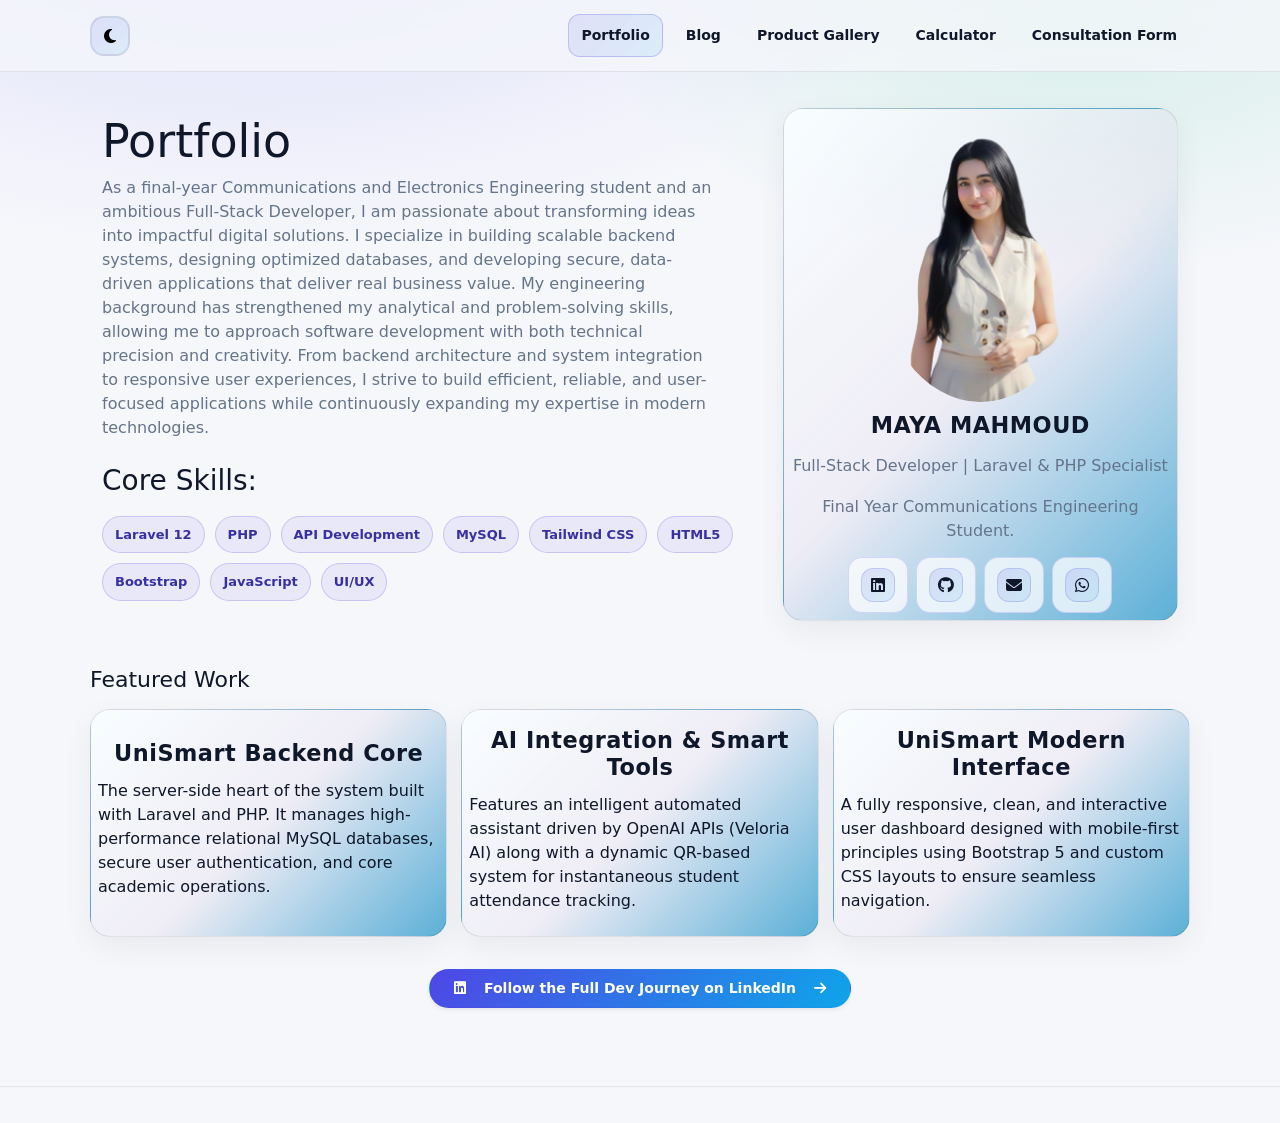
==== commit 0daccf44: "Style optimization" ====
--- a/index.html
+++ b/index.html
@@ -5,6 +5,7 @@
   <meta name="viewport" content="width=device-width, initial-scale=1" />
   <title>Portfolio</title>
   <meta name="description" content="Portfolio landing page with navigation to Blog, Product Gallery, Calculator, and Consultation Form." />
+  <link href="https://cdn.jsdelivr.net/npm/bootstrap@5.3.3/dist/css/bootstrap.min.css" rel="stylesheet">
   <link rel="stylesheet" href="style.css" />
   <link rel="stylesheet" href="https://cdnjs.cloudflare.com/ajax/libs/font-awesome/6.4.0/css/all.min.css">
 </head>
--- a/style.css
+++ b/style.css
@@ -118,6 +118,12 @@
 html.theme-dark .form-card {
   background: var(--card);
   border-color: var(--border);
+}
+.card-body {
+    display: flex;
+    flex-direction: column;
+    align-items: center; 
+    text-align: center;   
 }
 
 html.theme-dark .lead,
@@ -287,10 +293,12 @@
 }
 
 .lead {
-  margin: 12px 0 0;
-  color: var(--muted);
-  font-size: 16px;
-  max-width: 60ch;
+  margin: 12px 0 24px !important;
+  font-stretch: normal !important;
+  font-weight: 450 !important;
+  color: var(--muted) !important;
+  font-size: 16px !important;
+  max-width: 60ch !important;
 }
 
 .hero-badges {
@@ -370,7 +378,7 @@
   font-size: clamp(28px, 3.2vw, 38px);
 }
 
-.page-heading .lead { margin-top: 10px; }
+.page-heading .lead { margin-top: 10px !important; }
 
 .cards {
   display: grid;
@@ -380,6 +388,10 @@
 
 @media (max-width: 980px) { .cards { grid-template-columns: repeat(2, 1fr); } }
 @media (max-width: 620px) { .cards { grid-template-columns: 1fr; } }
+
+.theme-dark .card-title {
+  color: #a6a3a3 !important;
+}
 
 .work-card,
 .post-card,
@@ -507,7 +519,17 @@
   opacity: 1;
   transform: translateY(0);
 }
-
+.work-card h2,
+.work-card h3,
+.post-card h3 {
+  font-size: 1.4rem !important;  
+    text-align: center !important; 
+    width: 100% !important;
+    margin-top: 10px !important;
+    margin-bottom: 12px !important;
+    font-weight: 600 !important; 
+    letter-spacing: 0.5px !important;
+}
 
 .link { 
   display: inline-block;
@@ -859,12 +881,12 @@
 
 .btn-primary:hover { filter: brightness(1.02); background: rgb(91, 84, 222);}
 
-.btn-ghost {
+.btn-outline-secondary {
  background: linear-gradient(135deg,var(--primary),var(--accent) );
   border-color: rgba(79,70,229,0.22);
   color: #c8c7d5;
 }
-html.theme-dark .btn-ghost {
+html.theme-dark .btn-outline-secondary {
     background: linear-gradient(
         135deg,
          #4a7c59,
@@ -878,7 +900,7 @@
 }
 
 
-.btn-ghost:hover { background: rgb(78, 70, 229); }
+.btn-outline-secondary:hover { background: rgb(78, 70, 229); }
 
 /* Product grid */
 .product-grid {
@@ -1242,4 +1264,4 @@
   border: 1px solid rgba(2,6,23,0.08);
   padding: 2px 6px;
   border-radius: 10px;
-}
+}
